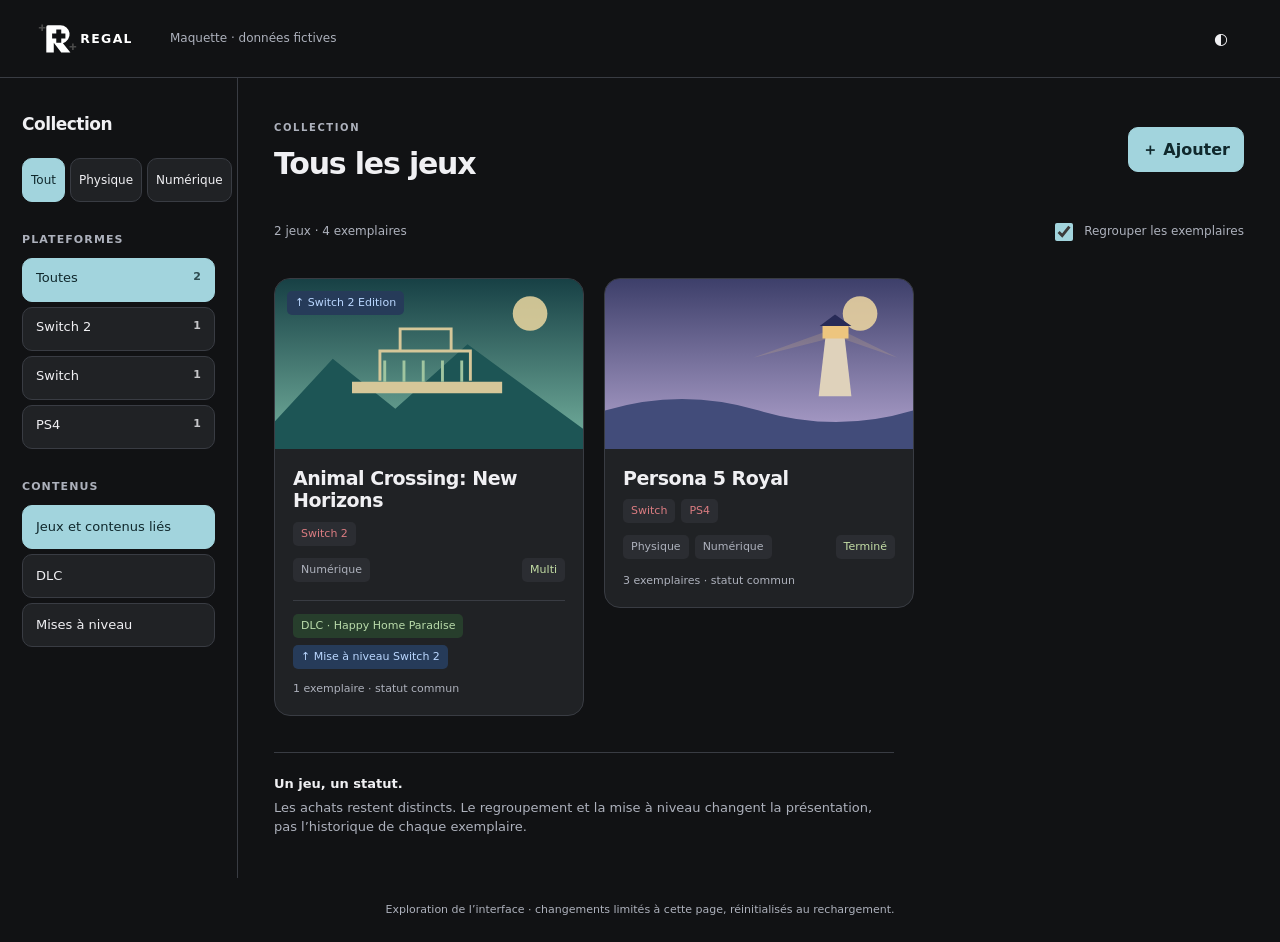
==== prototypes/versions/index.html @ 785c985d "Prototyper les fiches communes et le passage en Switch 2 Edition" ====
<!doctype html>
<html lang="fr" data-environment="sandbox"><head><meta charset="utf-8"><meta name="viewport" content="width=device-width,initial-scale=1"><meta http-equiv="Content-Security-Policy" content="default-src 'self'; connect-src 'none'; style-src 'self'; img-src 'self'; script-src 'self'; object-src 'none'; base-uri 'none'"><title>REGAL · Jeux et exemplaires — Maquette</title><link rel="stylesheet" href="versions.css"><script src="versions.js" defer></script></head>
<body><header><a class="brand" href="../../"><img src="../../brand-header.svg" alt="REGAL"></a><span class="prototype">Maquette · données fictives</span><button id="theme" class="quiet" aria-label="Changer le thème">◐</button></header>
<main><aside><h2>Collection</h2><div class="filters" id="media" role="group" aria-label="Support"><button data-value="all" aria-pressed="true">Tout</button><button data-value="physical" aria-pressed="false">Physique</button><button data-value="digital" aria-pressed="false">Numérique</button></div><h3>Plateformes</h3><div id="platforms" class="platforms"></div><h3>Contenus</h3><div class="filters vertical" id="content" role="group" aria-label="Type de contenu"><button data-value="games" aria-pressed="true">Jeux et contenus liés</button><button data-value="dlc" aria-pressed="false">DLC</button><button data-value="upgrade" aria-pressed="false">Mises à niveau</button></div></aside>
<section class="library"><div class="heading"><div><span class="eyebrow">COLLECTION</span><h1 id="heading">Tous les jeux</h1></div><button class="primary" id="add">＋ Ajouter</button></div><div class="toolbar"><p id="summary" role="status"></p><label class="group-switch"><input type="checkbox" id="grouped" checked> Regrouper les exemplaires</label></div><div id="grid" class="grid"></div><div class="principle"><strong>Un jeu, un statut.</strong><p>Les achats restent distincts. Le regroupement et la mise à niveau changent la présentation, pas l’historique de chaque exemplaire.</p></div></section></main>
<dialog id="sheet"><div class="sheet-head"><span class="eyebrow" id="sheet-kind"></span><button id="close" class="quiet" aria-label="Fermer la fiche">✕</button></div><div id="sheet-body"></div></dialog>
<dialog id="add-dialog"><form id="add-form"><div class="sheet-head"><span class="eyebrow">AJOUTER À LA COLLECTION</span><button type="button" id="cancel-add" class="quiet" aria-label="Annuler l’ajout">✕</button></div><h2>Un nouvel exemplaire</h2><label>Titre du jeu<input id="add-title" required list="known-titles" autocomplete="off" placeholder="Par exemple : Persona 5 Royal"></label><datalist id="known-titles"></datalist><div id="match" class="match" hidden><strong>Ce jeu est déjà dans ta collection</strong><label><input type="checkbox" id="attach" checked> Ajouter l’exemplaire à sa fiche</label></div><div class="form-row"><label>Plateforme<select id="add-platform"><option>Switch 2</option><option>Switch</option><option>PS4</option></select></label><label>Support<select id="add-media"><option value="physical">Physique</option><option value="digital">Numérique</option></select></label></div><label>Prix d’achat (€)<input type="number" id="add-price" min="0" step="0.01" placeholder="Facultatif"></label><button type="submit" class="primary full">Ajouter l’exemplaire</button></form></dialog>
<footer>Exploration de l’interface · changements limités à cette page, réinitialisés au rechargement.</footer><div id="notice" role="status"></div>
</body></html>
---- prototypes/versions/versions.css ----
:root{color-scheme:dark;--canvas:#111214;--surface:#202225;--raised:#2b2d32;--line:#393c43;--text:#f0f0f3;--muted:#adb1bc;--accent:#a2d4dd;--accent-ink:#10282c;--dlc:#b9dbaa;--dlc-bg:#273e2c;--upgrade:#bad7ff;--upgrade-bg:#263b59;--switch:#da7c81;--status:#c3dda5;font-family:system-ui,-apple-system,BlinkMacSystemFont,'Segoe UI',sans-serif}
:root[data-theme=light]{color-scheme:light;--canvas:#f5f4f1;--surface:#fff;--raised:#eeefef;--line:#d6d7d8;--text:#25262a;--muted:#656b75;--accent:#285c65;--accent-ink:#fff;--dlc:#365d28;--dlc-bg:#e7f0e0;--upgrade:#2b568b;--upgrade-bg:#e5edfa;--switch:#a73a43;--status:#48652c}
*{box-sizing:border-box}body{margin:0;background:var(--canvas);color:var(--text);line-height:1.45}button,input,select{font:inherit}button,a,input,select{touch-action:manipulation}button{cursor:pointer;color:inherit;border:1px solid var(--line);background:var(--surface);border-radius:10px;padding:10px 13px;min-height:44px}button:hover{background:var(--raised)}button:focus-visible,a:focus-visible,input:focus-visible,select:focus-visible{outline:3px solid var(--accent);outline-offset:3px}button[aria-pressed=true]{background:var(--accent);color:var(--accent-ink);border-color:var(--accent)}header{height:78px;border-bottom:1px solid var(--line);display:flex;align-items:center;gap:22px;padding:0 38px;max-width:1700px;margin:auto}.brand{display:flex;align-items:center}.brand img{width:110px;height:35px;object-fit:contain;object-position:left}.prototype{font-size:12px;color:var(--muted)}#theme{margin-left:auto}.quiet{background:transparent;border-color:transparent}.primary{background:var(--accent);color:var(--accent-ink);font-weight:650;border-color:var(--accent)}.primary:hover{filter:brightness(1.08);background:var(--accent)}main{display:grid;grid-template-columns:238px minmax(0,1fr);max-width:1520px;margin:0 auto;min-height:calc(100vh - 140px)}aside{padding:36px 22px;border-right:1px solid var(--line)}aside h2{font-size:17px;margin:0 0 24px}aside h3{font-size:11px;text-transform:uppercase;letter-spacing:.1em;color:var(--muted);margin:30px 0 10px}.filters{display:flex;gap:5px}.filters:not(.vertical) button{padding:8px;font-size:12px;flex:1}.vertical{flex-direction:column}.vertical button{text-align:left;font-size:13px}.platforms{display:flex;flex-direction:column;gap:5px}.platforms button{display:flex;justify-content:space-between;text-align:left;font-size:13px}.platforms strong{font-size:11px;opacity:.8}.library{padding:36px;min-width:0}.heading{display:flex;align-items:center;justify-content:space-between;gap:16px}.eyebrow{font-size:10px;letter-spacing:.16em;color:var(--muted);font-weight:750}h1{margin:5px 0 0;font-size:30px;letter-spacing:-.04em}h2{font-size:24px;letter-spacing:-.03em;line-height:1.2;margin:12px 0}h3{font-size:14px;margin:0}.toolbar{display:flex;justify-content:space-between;align-items:center;gap:16px;margin:24px 0;color:var(--muted);font-size:12px}.toolbar p{margin:0}.group-switch{display:flex;align-items:center;gap:8px;cursor:pointer;min-height:44px}input[type=checkbox]{accent-color:var(--accent);width:18px;height:18px;flex-shrink:0}.grid{display:grid;grid-template-columns:repeat(auto-fill,minmax(min(270px,100%),1fr));gap:20px;align-items:start}.game-card{padding:0;text-align:left;overflow:hidden;border-radius:16px;transition:border-color .15s}.game-card:hover{border-color:var(--accent);background:var(--surface)}.art{height:170px;position:relative;background:var(--raised);overflow:hidden}.art img{width:100%;height:100%;object-fit:cover}.art .art-label{position:absolute;left:12px;top:12px}.card-copy{padding:18px}.card-copy h2{font-size:19px;margin:0 0 10px;letter-spacing:-.025em}.edition-label{display:block;color:var(--upgrade);font-size:12px;font-weight:650;margin:0 0 12px}.tags{display:flex;align-items:center;flex-wrap:wrap;gap:6px;font-size:11px}.tag{padding:4px 8px;background:var(--raised);border-radius:5px;color:var(--muted);font-size:11px;display:inline-flex;align-items:center;gap:5px}.tag.platform{color:var(--switch)}.tag.status{color:var(--status);margin-left:auto}.tag.dlc,.kind-dlc{background:var(--dlc-bg);color:var(--dlc)}.tag.upgrade,.kind-upgrade{background:var(--upgrade-bg);color:var(--upgrade)}.card-links{display:flex;gap:7px;margin-top:16px;padding-top:13px;border-top:1px solid var(--line);font-size:11px;flex-wrap:wrap}.count-note{font-size:11px;color:var(--muted);margin:12px 0 0}.principle{max-width:620px;margin-top:36px;padding-top:22px;border-top:1px solid var(--line);color:var(--muted);font-size:13px}.principle strong{color:var(--text)}.principle p{margin:5px 0}footer{padding:24px;text-align:center;font-size:11px;color:var(--muted)}dialog{width:min(640px,calc(100% - 24px));max-height:calc(100dvh - 32px);overflow:auto;background:var(--surface);color:var(--text);border:1px solid var(--line);border-radius:20px;padding:26px;overscroll-behavior:contain}dialog::backdrop{background:#0009;backdrop-filter:blur(4px)}.sheet-head{display:flex;align-items:center;justify-content:space-between;gap:15px}.sheet-head .eyebrow{padding:7px 10px;border-radius:6px}.sheet-art{width:100%;height:168px;object-fit:cover;border-radius:10px;margin:14px 0 8px}.sheet-subtitle{font-size:13px;color:var(--muted);margin:8px 0 18px}.sheet-section{padding-top:22px;margin-top:22px;border-top:1px solid var(--line)}.section-title{display:flex;justify-content:space-between;align-items:center;gap:12px;margin-bottom:14px}.section-title small{color:var(--muted)}.section-title button{font-size:12px;padding:7px 10px}.copy{padding:13px 0;display:grid;grid-template-columns:minmax(0,1fr) auto;gap:10px}.copy+.copy{border-top:1px solid var(--line)}.copy p{font-size:12px;color:var(--muted);margin:5px 0}.copy strong{font-size:13px}.copy .money{font-size:13px;font-variant-numeric:tabular-nums}.relation{width:100%;display:flex;align-items:center;gap:13px;text-align:left;padding:12px;border-radius:12px}.relation+.relation{margin-top:10px}.relation img{width:74px;height:56px;object-fit:cover;border-radius:6px;flex-shrink:0}.relation .relation-copy{flex:1;min-width:0}.relation strong{display:block;font-size:13px}.relation small{display:block;font-size:11px;color:var(--muted);margin-top:4px}.relation.dlc{border-color:color-mix(in srgb,var(--dlc) 45%,var(--line));background:var(--dlc-bg)}.relation.upgrade{border-color:color-mix(in srgb,var(--upgrade) 45%,var(--line));background:var(--upgrade-bg)}.relation .tag{margin-bottom:5px}.status-edit{display:flex;align-items:center;justify-content:space-between;gap:12px;margin-top:18px;font-size:13px}select,input:not([type=checkbox]){width:100%;background:var(--canvas);color:var(--text);border:1px solid var(--line);padding:11px 10px;border-radius:8px;min-height:44px}.status-edit select{width:auto;max-width:55%}.history{padding:14px;border-radius:10px;background:var(--raised);font-size:12px;color:var(--muted);margin-top:14px}.history strong{color:var(--text)}.upgrade-control{display:flex;align-items:center;gap:10px;padding:13px 0;font-size:13px}.upgrade-control input{margin:0}form>label{display:flex;flex-direction:column;gap:7px;font-size:12px;margin:20px 0}.form-row{display:flex;gap:12px}.form-row label{flex:1;font-size:12px;display:flex;flex-direction:column;gap:7px;min-width:0}.full{width:100%}.match{padding:14px;background:var(--upgrade-bg);border-radius:10px;margin-bottom:18px;font-size:12px}.match label{display:flex;align-items:center;gap:8px;margin-top:9px}.empty{padding:45px 18px;text-align:center;border:1px dashed var(--line);border-radius:15px;color:var(--muted);grid-column:1/-1}#notice{position:fixed;left:50%;bottom:20px;transform:translateX(-50%);padding:12px 18px;background:var(--raised);border:1px solid var(--line);border-radius:10px;max-width:calc(100% - 32px);font-size:12px;pointer-events:none;opacity:0}#notice.show{opacity:1}
@media(max-width:800px){header{padding:0 18px;height:66px;gap:10px}.brand img{width:65px}.prototype{font-size:10px}main{display:block}aside{padding:20px 18px;border-right:0;border-bottom:1px solid var(--line)}aside h2{display:none}aside h3{margin-top:18px}.platforms,.vertical{flex-direction:row;flex-wrap:wrap}.platforms button{gap:18px;flex:1;min-width:100px}.vertical button{flex:1;text-align:center;min-width:90px;font-size:11px}.library{padding:24px 18px}h1{font-size:25px}.toolbar{flex-direction:column;align-items:flex-start;gap:4px;margin:18px 0}.art{height:auto;aspect-ratio:16/9}dialog{padding:18px}.sheet-art{height:142px}.relation img{width:60px;height:48px}.heading .primary{font-size:12px;padding:9px 11px}.grid{gap:18px}.principle{margin-top:26px}}
@media(prefers-reduced-motion:reduce){*{transition:none!important;scroll-behavior:auto!important}}
.copy-support{margin-top:10px;min-height:28px}.copy-support .status{margin-left:auto}
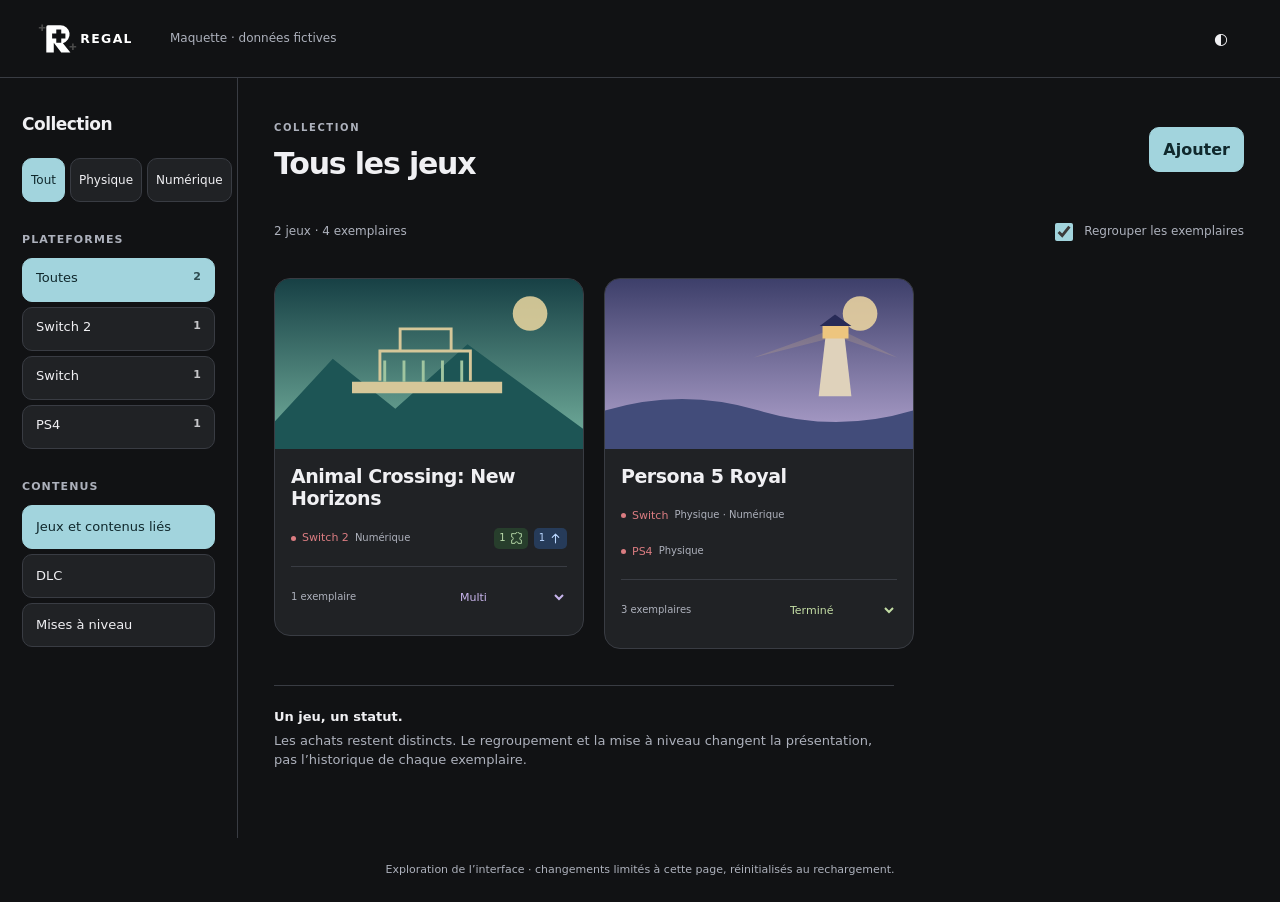
==== commit fae53733: "Compacter les cartes par plateforme et placer le statut commun en pied" ====
--- a/prototypes/versions/index.html
+++ b/prototypes/versions/index.html
@@ -2,7 +2,7 @@
 <html lang="fr" data-environment="sandbox"><head><meta charset="utf-8"><meta name="viewport" content="width=device-width,initial-scale=1"><meta http-equiv="Content-Security-Policy" content="default-src 'self'; connect-src 'none'; style-src 'self'; img-src 'self'; script-src 'self'; object-src 'none'; base-uri 'none'"><title>REGAL · Jeux et exemplaires — Maquette</title><link rel="stylesheet" href="versions.css"><script src="versions.js" defer></script></head>
 <body><header><a class="brand" href="../../"><img src="../../brand-header.svg" alt="REGAL"></a><span class="prototype">Maquette · données fictives</span><button id="theme" class="quiet" aria-label="Changer le thème">◐</button></header>
 <main><aside><h2>Collection</h2><div class="filters" id="media" role="group" aria-label="Support"><button data-value="all" aria-pressed="true">Tout</button><button data-value="physical" aria-pressed="false">Physique</button><button data-value="digital" aria-pressed="false">Numérique</button></div><h3>Plateformes</h3><div id="platforms" class="platforms"></div><h3>Contenus</h3><div class="filters vertical" id="content" role="group" aria-label="Type de contenu"><button data-value="games" aria-pressed="true">Jeux et contenus liés</button><button data-value="dlc" aria-pressed="false">DLC</button><button data-value="upgrade" aria-pressed="false">Mises à niveau</button></div></aside>
-<section class="library"><div class="heading"><div><span class="eyebrow">COLLECTION</span><h1 id="heading">Tous les jeux</h1></div><button class="primary" id="add">＋ Ajouter</button></div><div class="toolbar"><p id="summary" role="status"></p><label class="group-switch"><input type="checkbox" id="grouped" checked> Regrouper les exemplaires</label></div><div id="grid" class="grid"></div><div class="principle"><strong>Un jeu, un statut.</strong><p>Les achats restent distincts. Le regroupement et la mise à niveau changent la présentation, pas l’historique de chaque exemplaire.</p></div></section></main>
+<section class="library"><div class="heading"><div><span class="eyebrow">COLLECTION</span><h1 id="heading">Tous les jeux</h1></div><button class="primary" id="add">Ajouter</button></div><div class="toolbar"><p id="summary" role="status"></p><label class="group-switch"><input type="checkbox" id="grouped" checked> Regrouper les exemplaires</label></div><div id="grid" class="grid"></div><div class="principle"><strong>Un jeu, un statut.</strong><p>Les achats restent distincts. Le regroupement et la mise à niveau changent la présentation, pas l’historique de chaque exemplaire.</p></div></section></main>
 <dialog id="sheet"><div class="sheet-head"><span class="eyebrow" id="sheet-kind"></span><button id="close" class="quiet" aria-label="Fermer la fiche">✕</button></div><div id="sheet-body"></div></dialog>
 <dialog id="add-dialog"><form id="add-form"><div class="sheet-head"><span class="eyebrow">AJOUTER À LA COLLECTION</span><button type="button" id="cancel-add" class="quiet" aria-label="Annuler l’ajout">✕</button></div><h2>Un nouvel exemplaire</h2><label>Titre du jeu<input id="add-title" required list="known-titles" autocomplete="off" placeholder="Par exemple : Persona 5 Royal"></label><datalist id="known-titles"></datalist><div id="match" class="match" hidden><strong>Ce jeu est déjà dans ta collection</strong><label><input type="checkbox" id="attach" checked> Ajouter l’exemplaire à sa fiche</label></div><div class="form-row"><label>Plateforme<select id="add-platform"><option>Switch 2</option><option>Switch</option><option>PS4</option></select></label><label>Support<select id="add-media"><option value="physical">Physique</option><option value="digital">Numérique</option></select></label></div><label>Prix d’achat (€)<input type="number" id="add-price" min="0" step="0.01" placeholder="Facultatif"></label><button type="submit" class="primary full">Ajouter l’exemplaire</button></form></dialog>
 <footer>Exploration de l’interface · changements limités à cette page, réinitialisés au rechargement.</footer><div id="notice" role="status"></div>
--- a/prototypes/versions/versions.css
+++ b/prototypes/versions/versions.css
@@ -1,6 +1,14 @@
 :root{color-scheme:dark;--canvas:#111214;--surface:#202225;--raised:#2b2d32;--line:#393c43;--text:#f0f0f3;--muted:#adb1bc;--accent:#a2d4dd;--accent-ink:#10282c;--dlc:#b9dbaa;--dlc-bg:#273e2c;--upgrade:#bad7ff;--upgrade-bg:#263b59;--switch:#da7c81;--status:#c3dda5;font-family:system-ui,-apple-system,BlinkMacSystemFont,'Segoe UI',sans-serif}
 :root[data-theme=light]{color-scheme:light;--canvas:#f5f4f1;--surface:#fff;--raised:#eeefef;--line:#d6d7d8;--text:#25262a;--muted:#656b75;--accent:#285c65;--accent-ink:#fff;--dlc:#365d28;--dlc-bg:#e7f0e0;--upgrade:#2b568b;--upgrade-bg:#e5edfa;--switch:#a73a43;--status:#48652c}
-*{box-sizing:border-box}body{margin:0;background:var(--canvas);color:var(--text);line-height:1.45}button,input,select{font:inherit}button,a,input,select{touch-action:manipulation}button{cursor:pointer;color:inherit;border:1px solid var(--line);background:var(--surface);border-radius:10px;padding:10px 13px;min-height:44px}button:hover{background:var(--raised)}button:focus-visible,a:focus-visible,input:focus-visible,select:focus-visible{outline:3px solid var(--accent);outline-offset:3px}button[aria-pressed=true]{background:var(--accent);color:var(--accent-ink);border-color:var(--accent)}header{height:78px;border-bottom:1px solid var(--line);display:flex;align-items:center;gap:22px;padding:0 38px;max-width:1700px;margin:auto}.brand{display:flex;align-items:center}.brand img{width:110px;height:35px;object-fit:contain;object-position:left}.prototype{font-size:12px;color:var(--muted)}#theme{margin-left:auto}.quiet{background:transparent;border-color:transparent}.primary{background:var(--accent);color:var(--accent-ink);font-weight:650;border-color:var(--accent)}.primary:hover{filter:brightness(1.08);background:var(--accent)}main{display:grid;grid-template-columns:238px minmax(0,1fr);max-width:1520px;margin:0 auto;min-height:calc(100vh - 140px)}aside{padding:36px 22px;border-right:1px solid var(--line)}aside h2{font-size:17px;margin:0 0 24px}aside h3{font-size:11px;text-transform:uppercase;letter-spacing:.1em;color:var(--muted);margin:30px 0 10px}.filters{display:flex;gap:5px}.filters:not(.vertical) button{padding:8px;font-size:12px;flex:1}.vertical{flex-direction:column}.vertical button{text-align:left;font-size:13px}.platforms{display:flex;flex-direction:column;gap:5px}.platforms button{display:flex;justify-content:space-between;text-align:left;font-size:13px}.platforms strong{font-size:11px;opacity:.8}.library{padding:36px;min-width:0}.heading{display:flex;align-items:center;justify-content:space-between;gap:16px}.eyebrow{font-size:10px;letter-spacing:.16em;color:var(--muted);font-weight:750}h1{margin:5px 0 0;font-size:30px;letter-spacing:-.04em}h2{font-size:24px;letter-spacing:-.03em;line-height:1.2;margin:12px 0}h3{font-size:14px;margin:0}.toolbar{display:flex;justify-content:space-between;align-items:center;gap:16px;margin:24px 0;color:var(--muted);font-size:12px}.toolbar p{margin:0}.group-switch{display:flex;align-items:center;gap:8px;cursor:pointer;min-height:44px}input[type=checkbox]{accent-color:var(--accent);width:18px;height:18px;flex-shrink:0}.grid{display:grid;grid-template-columns:repeat(auto-fill,minmax(min(270px,100%),1fr));gap:20px;align-items:start}.game-card{padding:0;text-align:left;overflow:hidden;border-radius:16px;transition:border-color .15s}.game-card:hover{border-color:var(--accent);background:var(--surface)}.art{height:170px;position:relative;background:var(--raised);overflow:hidden}.art img{width:100%;height:100%;object-fit:cover}.art .art-label{position:absolute;left:12px;top:12px}.card-copy{padding:18px}.card-copy h2{font-size:19px;margin:0 0 10px;letter-spacing:-.025em}.edition-label{display:block;color:var(--upgrade);font-size:12px;font-weight:650;margin:0 0 12px}.tags{display:flex;align-items:center;flex-wrap:wrap;gap:6px;font-size:11px}.tag{padding:4px 8px;background:var(--raised);border-radius:5px;color:var(--muted);font-size:11px;display:inline-flex;align-items:center;gap:5px}.tag.platform{color:var(--switch)}.tag.status{color:var(--status);margin-left:auto}.tag.dlc,.kind-dlc{background:var(--dlc-bg);color:var(--dlc)}.tag.upgrade,.kind-upgrade{background:var(--upgrade-bg);color:var(--upgrade)}.card-links{display:flex;gap:7px;margin-top:16px;padding-top:13px;border-top:1px solid var(--line);font-size:11px;flex-wrap:wrap}.count-note{font-size:11px;color:var(--muted);margin:12px 0 0}.principle{max-width:620px;margin-top:36px;padding-top:22px;border-top:1px solid var(--line);color:var(--muted);font-size:13px}.principle strong{color:var(--text)}.principle p{margin:5px 0}footer{padding:24px;text-align:center;font-size:11px;color:var(--muted)}dialog{width:min(640px,calc(100% - 24px));max-height:calc(100dvh - 32px);overflow:auto;background:var(--surface);color:var(--text);border:1px solid var(--line);border-radius:20px;padding:26px;overscroll-behavior:contain}dialog::backdrop{background:#0009;backdrop-filter:blur(4px)}.sheet-head{display:flex;align-items:center;justify-content:space-between;gap:15px}.sheet-head .eyebrow{padding:7px 10px;border-radius:6px}.sheet-art{width:100%;height:168px;object-fit:cover;border-radius:10px;margin:14px 0 8px}.sheet-subtitle{font-size:13px;color:var(--muted);margin:8px 0 18px}.sheet-section{padding-top:22px;margin-top:22px;border-top:1px solid var(--line)}.section-title{display:flex;justify-content:space-between;align-items:center;gap:12px;margin-bottom:14px}.section-title small{color:var(--muted)}.section-title button{font-size:12px;padding:7px 10px}.copy{padding:13px 0;display:grid;grid-template-columns:minmax(0,1fr) auto;gap:10px}.copy+.copy{border-top:1px solid var(--line)}.copy p{font-size:12px;color:var(--muted);margin:5px 0}.copy strong{font-size:13px}.copy .money{font-size:13px;font-variant-numeric:tabular-nums}.relation{width:100%;display:flex;align-items:center;gap:13px;text-align:left;padding:12px;border-radius:12px}.relation+.relation{margin-top:10px}.relation img{width:74px;height:56px;object-fit:cover;border-radius:6px;flex-shrink:0}.relation .relation-copy{flex:1;min-width:0}.relation strong{display:block;font-size:13px}.relation small{display:block;font-size:11px;color:var(--muted);margin-top:4px}.relation.dlc{border-color:color-mix(in srgb,var(--dlc) 45%,var(--line));background:var(--dlc-bg)}.relation.upgrade{border-color:color-mix(in srgb,var(--upgrade) 45%,var(--line));background:var(--upgrade-bg)}.relation .tag{margin-bottom:5px}.status-edit{display:flex;align-items:center;justify-content:space-between;gap:12px;margin-top:18px;font-size:13px}select,input:not([type=checkbox]){width:100%;background:var(--canvas);color:var(--text);border:1px solid var(--line);padding:11px 10px;border-radius:8px;min-height:44px}.status-edit select{width:auto;max-width:55%}.history{padding:14px;border-radius:10px;background:var(--raised);font-size:12px;color:var(--muted);margin-top:14px}.history strong{color:var(--text)}.upgrade-control{display:flex;align-items:center;gap:10px;padding:13px 0;font-size:13px}.upgrade-control input{margin:0}form>label{display:flex;flex-direction:column;gap:7px;font-size:12px;margin:20px 0}.form-row{display:flex;gap:12px}.form-row label{flex:1;font-size:12px;display:flex;flex-direction:column;gap:7px;min-width:0}.full{width:100%}.match{padding:14px;background:var(--upgrade-bg);border-radius:10px;margin-bottom:18px;font-size:12px}.match label{display:flex;align-items:center;gap:8px;margin-top:9px}.empty{padding:45px 18px;text-align:center;border:1px dashed var(--line);border-radius:15px;color:var(--muted);grid-column:1/-1}#notice{position:fixed;left:50%;bottom:20px;transform:translateX(-50%);padding:12px 18px;background:var(--raised);border:1px solid var(--line);border-radius:10px;max-width:calc(100% - 32px);font-size:12px;pointer-events:none;opacity:0}#notice.show{opacity:1}
+*{box-sizing:border-box}body{margin:0;background:var(--canvas);color:var(--text);line-height:1.45}button,input,select{font:inherit}button,a,input,select{touch-action:manipulation}button{cursor:pointer;color:inherit;border:1px solid var(--line);background:var(--surface);border-radius:10px;padding:10px 13px;min-height:44px}button:hover{background:var(--raised)}button:focus-visible,a:focus-visible,input:focus-visible,select:focus-visible{outline:3px solid var(--accent);outline-offset:3px}button[aria-pressed=true]{background:var(--accent);color:var(--accent-ink);border-color:var(--accent)}header{height:78px;border-bottom:1px solid var(--line);display:flex;align-items:center;gap:22px;padding:0 38px;max-width:1700px;margin:auto}.brand{display:flex;align-items:center}.brand img{width:110px;height:35px;object-fit:contain;object-position:left}.prototype{font-size:12px;color:var(--muted)}#theme{margin-left:auto}.quiet{background:transparent;border-color:transparent}.primary{background:var(--accent);color:var(--accent-ink);font-weight:650;border-color:var(--accent)}.primary:hover{filter:brightness(1.08);background:var(--accent)}main{display:grid;grid-template-columns:238px minmax(0,1fr);max-width:1520px;margin:0 auto;min-height:calc(100vh - 140px)}aside{padding:36px 22px;border-right:1px solid var(--line)}aside h2{font-size:17px;margin:0 0 24px}aside h3{font-size:11px;text-transform:uppercase;letter-spacing:.1em;color:var(--muted);margin:30px 0 10px}.filters{display:flex;gap:5px}.filters:not(.vertical) button{padding:8px;font-size:12px;flex:1}.vertical{flex-direction:column}.vertical button{text-align:left;font-size:13px}.platforms{display:flex;flex-direction:column;gap:5px}.platforms button{display:flex;justify-content:space-between;text-align:left;font-size:13px}.platforms strong{font-size:11px;opacity:.8}.library{padding:36px;min-width:0}.heading{display:flex;align-items:center;justify-content:space-between;gap:16px}.eyebrow{font-size:10px;letter-spacing:.16em;color:var(--muted);font-weight:750}h1{margin:5px 0 0;font-size:30px;letter-spacing:-.04em}h2{font-size:24px;letter-spacing:-.03em;line-height:1.2;margin:12px 0}h3{font-size:14px;margin:0}.toolbar{display:flex;justify-content:space-between;align-items:center;gap:16px;margin:24px 0;color:var(--muted);font-size:12px}.toolbar p{margin:0}.group-switch{display:flex;align-items:center;gap:8px;cursor:pointer;min-height:44px}input[type=checkbox]{accent-color:var(--accent);width:18px;height:18px;flex-shrink:0}.grid{display:grid;grid-template-columns:repeat(auto-fill,minmax(min(270px,100%),1fr));gap:20px;align-items:start}.game-card{position:relative;display:flex;flex-direction:column;padding:0;text-align:left;overflow:hidden;min-width:0;border:1px solid var(--line);background:var(--surface);border-radius:16px;transition:border-color .15s}.game-card:hover{border-color:var(--accent);background:var(--surface)}.art{height:170px;position:relative;background:var(--raised);overflow:hidden}.art img{width:100%;height:100%;object-fit:cover}.art .art-label{position:absolute;left:12px;top:12px}.card-copy{display:flex;flex-direction:column;gap:14px;padding:16px;flex:1;min-width:0}.card-copy h2{font-size:19px;margin:0;letter-spacing:-.025em}.edition-label{display:block;color:var(--upgrade);font-size:12px;font-weight:650;margin:0 0 12px}.tags{display:flex;align-items:center;flex-wrap:wrap;gap:6px;font-size:11px}.tag{padding:4px 8px;background:var(--raised);border-radius:5px;color:var(--muted);font-size:11px;display:inline-flex;align-items:center;gap:5px}.tag.platform{color:var(--switch)}.tag.status{color:var(--status);margin-left:auto}.tag.dlc,.kind-dlc{background:var(--dlc-bg);color:var(--dlc)}.tag.upgrade,.kind-upgrade{background:var(--upgrade-bg);color:var(--upgrade)}.count-note{font-size:11px;color:var(--muted);margin:12px 0 0}.principle{max-width:620px;margin-top:36px;padding-top:22px;border-top:1px solid var(--line);color:var(--muted);font-size:13px}.principle strong{color:var(--text)}.principle p{margin:5px 0}footer{padding:24px;text-align:center;font-size:11px;color:var(--muted)}dialog{width:min(640px,calc(100% - 24px));max-height:calc(100dvh - 32px);overflow:auto;background:var(--surface);color:var(--text);border:1px solid var(--line);border-radius:20px;padding:26px;overscroll-behavior:contain}dialog::backdrop{background:#0009;backdrop-filter:blur(4px)}.sheet-head{display:flex;align-items:center;justify-content:space-between;gap:15px}.sheet-head .eyebrow{padding:7px 10px;border-radius:6px}.sheet-art{width:100%;height:168px;object-fit:cover;border-radius:10px;margin:14px 0 8px}.sheet-subtitle{font-size:13px;color:var(--muted);margin:8px 0 18px}.sheet-section{padding-top:22px;margin-top:22px;border-top:1px solid var(--line)}.section-title{display:flex;justify-content:space-between;align-items:center;gap:12px;margin-bottom:14px}.section-title small{color:var(--muted)}.section-title button{font-size:12px;padding:7px 10px}.copy{padding:13px 0;display:grid;grid-template-columns:minmax(0,1fr) auto;gap:10px}.copy+.copy{border-top:1px solid var(--line)}.copy p{font-size:12px;color:var(--muted);margin:5px 0}.copy strong{font-size:13px}.copy .money{font-size:13px;font-variant-numeric:tabular-nums}.relation{width:100%;display:flex;align-items:center;gap:13px;text-align:left;padding:12px;border-radius:12px}.relation+.relation{margin-top:10px}.relation img{width:74px;height:56px;object-fit:cover;border-radius:6px;flex-shrink:0}.relation .relation-copy{flex:1;min-width:0}.relation strong{display:block;font-size:13px}.relation small{display:block;font-size:11px;color:var(--muted);margin-top:4px}.relation.dlc{border-color:color-mix(in srgb,var(--dlc) 45%,var(--line));background:var(--dlc-bg)}.relation.upgrade{border-color:color-mix(in srgb,var(--upgrade) 45%,var(--line));background:var(--upgrade-bg)}.relation .tag{margin-bottom:5px}.status-edit{display:flex;align-items:center;justify-content:space-between;gap:12px;margin-top:18px;font-size:13px}select,input:not([type=checkbox]){width:100%;background:var(--canvas);color:var(--text);border:1px solid var(--line);padding:11px 10px;border-radius:8px;min-height:44px}.status-edit select{width:auto;max-width:55%}.history{padding:14px;border-radius:10px;background:var(--raised);font-size:12px;color:var(--muted);margin-top:14px}.history strong{color:var(--text)}.upgrade-control{display:flex;align-items:center;gap:10px;padding:13px 0;font-size:13px}.upgrade-control input{margin:0}form>label{display:flex;flex-direction:column;gap:7px;font-size:12px;margin:20px 0}.form-row{display:flex;gap:12px}.form-row label{flex:1;font-size:12px;display:flex;flex-direction:column;gap:7px;min-width:0}.full{width:100%}.match{padding:14px;background:var(--upgrade-bg);border-radius:10px;margin-bottom:18px;font-size:12px}.match label{display:flex;align-items:center;gap:8px;margin-top:9px}.empty{padding:45px 18px;text-align:center;border:1px dashed var(--line);border-radius:15px;color:var(--muted);grid-column:1/-1}#notice{position:fixed;left:50%;bottom:20px;transform:translateX(-50%);padding:12px 18px;background:var(--raised);border:1px solid var(--line);border-radius:10px;max-width:calc(100% - 32px);font-size:12px;pointer-events:none;opacity:0}#notice.show{opacity:1}
 @media(max-width:800px){header{padding:0 18px;height:66px;gap:10px}.brand img{width:65px}.prototype{font-size:10px}main{display:block}aside{padding:20px 18px;border-right:0;border-bottom:1px solid var(--line)}aside h2{display:none}aside h3{margin-top:18px}.platforms,.vertical{flex-direction:row;flex-wrap:wrap}.platforms button{gap:18px;flex:1;min-width:100px}.vertical button{flex:1;text-align:center;min-width:90px;font-size:11px}.library{padding:24px 18px}h1{font-size:25px}.toolbar{flex-direction:column;align-items:flex-start;gap:4px;margin:18px 0}.art{height:auto;aspect-ratio:16/9}dialog{padding:18px}.sheet-art{height:142px}.relation img{width:60px;height:48px}.heading .primary{font-size:12px;padding:9px 11px}.grid{gap:18px}.principle{margin-top:26px}}
 @media(prefers-reduced-motion:reduce){*{transition:none!important;scroll-behavior:auto!important}}
-.copy-support{margin-top:10px;min-height:28px}.copy-support .status{margin-left:auto}
+
+
+:root[data-theme=light] .brand img{filter:invert(1)}.tag.status.abandonne{color:#efa8a8}.tag.status.multi{color:#c8b5ed}:root[data-theme=light] .tag.status.abandonne{color:#943636}:root[data-theme=light] .tag.status.multi{color:#65418d}
+
+.card-open-control{position:absolute;inset:0;z-index:1;min-height:0;width:100%;border:0;border-radius:16px;background:transparent!important;padding:0}.card-open-control:focus-visible{outline-offset:-3px}
+.platform-rows{display:flex;flex-direction:column;gap:8px}.platform-row{display:flex;align-items:center;gap:6px;min-height:28px;min-width:0;white-space:nowrap;font-size:11px}
+.row-platform{flex:0 1 auto;max-width:45%;min-width:0;color:var(--switch);overflow:hidden;text-overflow:ellipsis}.row-platform::before{content:'';display:inline-block;width:5px;height:5px;border-radius:50%;background:currentColor;margin-right:6px;vertical-align:middle}
+.row-support{color:var(--muted);flex:1;min-width:0;overflow:hidden;text-overflow:ellipsis;font-size:10px}.addon-counter{display:inline-flex;align-items:center;gap:4px;flex-shrink:0;padding:4px 5px;border-radius:5px;font-size:10px;line-height:1}.addon-counter svg{width:13px;height:13px}.addon-counter.dlc{color:var(--dlc);background:var(--dlc-bg)}.addon-counter.upgrade{color:var(--upgrade);background:var(--upgrade-bg)}
+.card-status-footer{display:flex;align-items:center;justify-content:space-between;gap:8px;border-top:1px solid var(--line);padding-top:8px;margin-top:auto}.card-status-footer .count-note{margin:0;font-size:10px}.card-status-select{position:relative;z-index:2;width:auto;max-width:65%;min-height:44px;border:0;border-radius:7px;font-size:11px;color:var(--status);background:transparent;padding:8px 4px;cursor:pointer}.card-status-select.abandonne{color:#efa8a8}.card-status-select.multi{color:#c8b5ed}:root[data-theme=light] .card-status-select.abandonne{color:#943636}:root[data-theme=light] .card-status-select.multi{color:#65418d}
